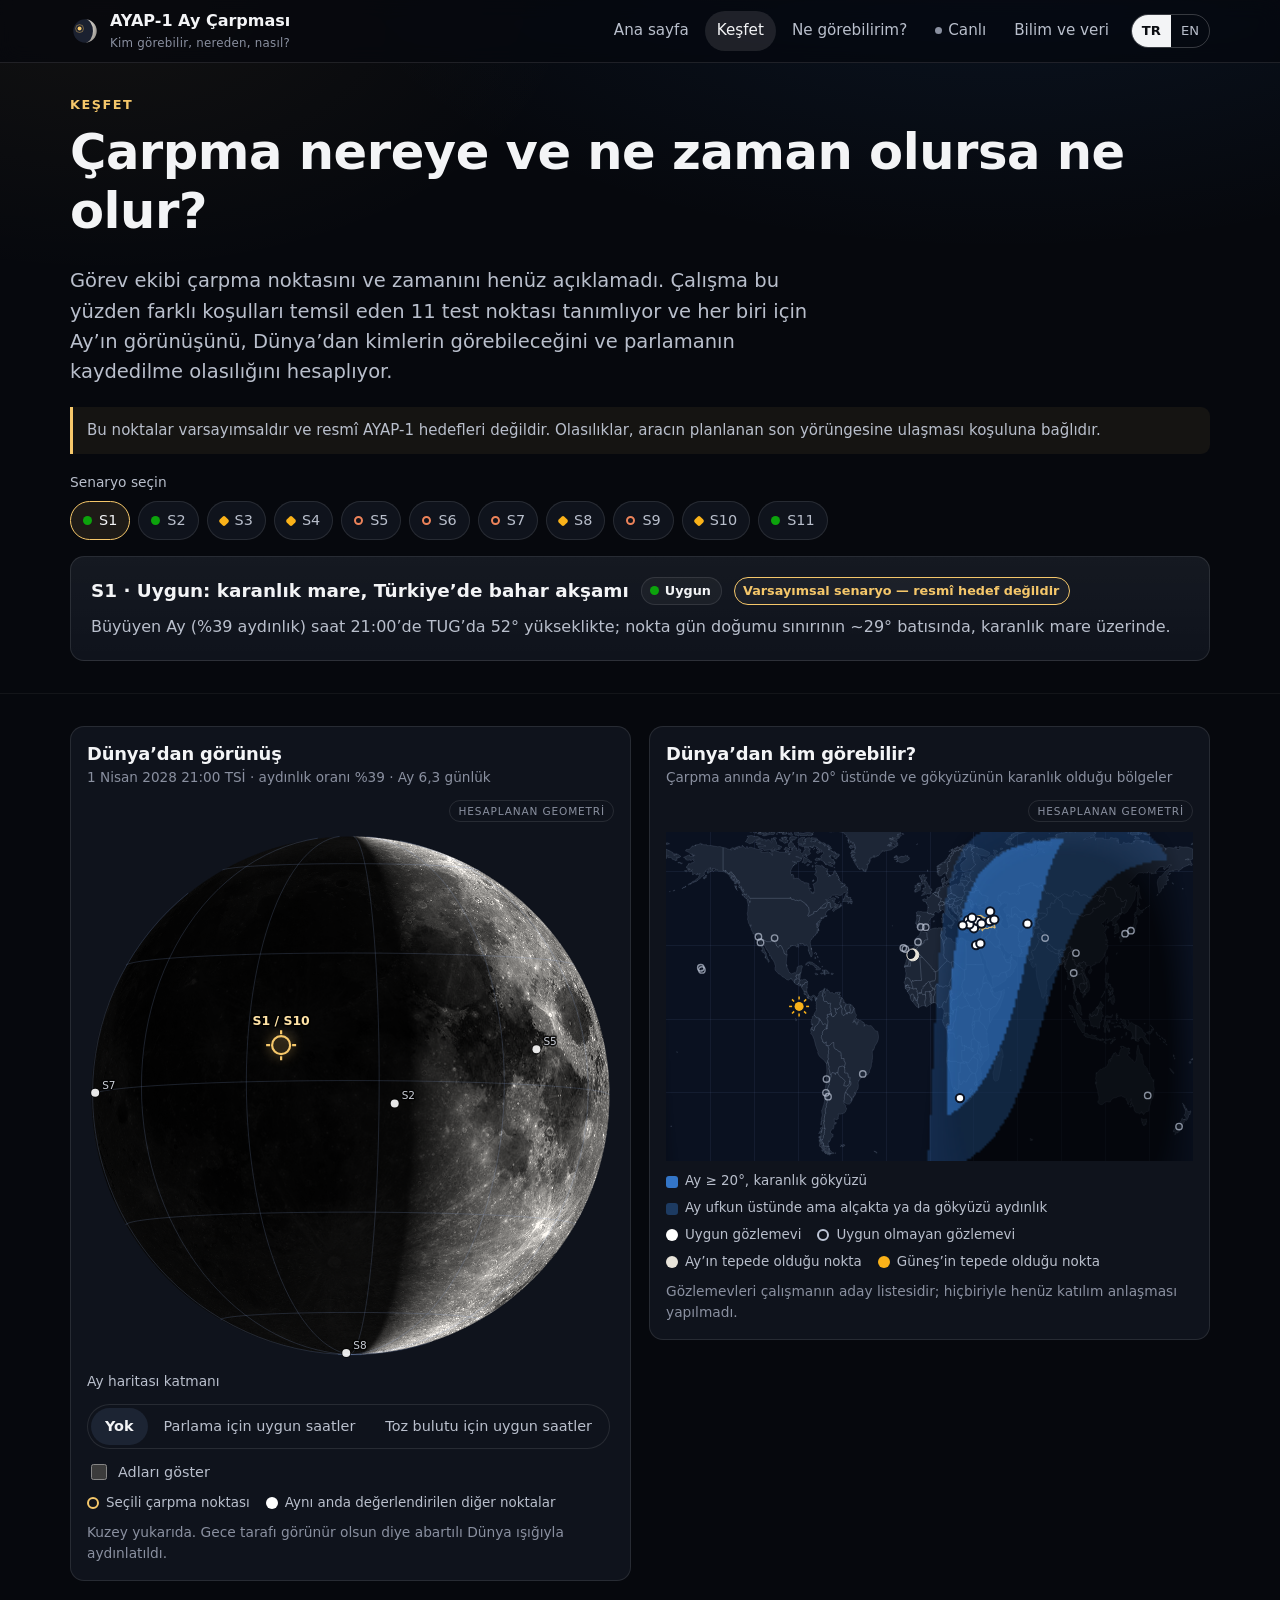
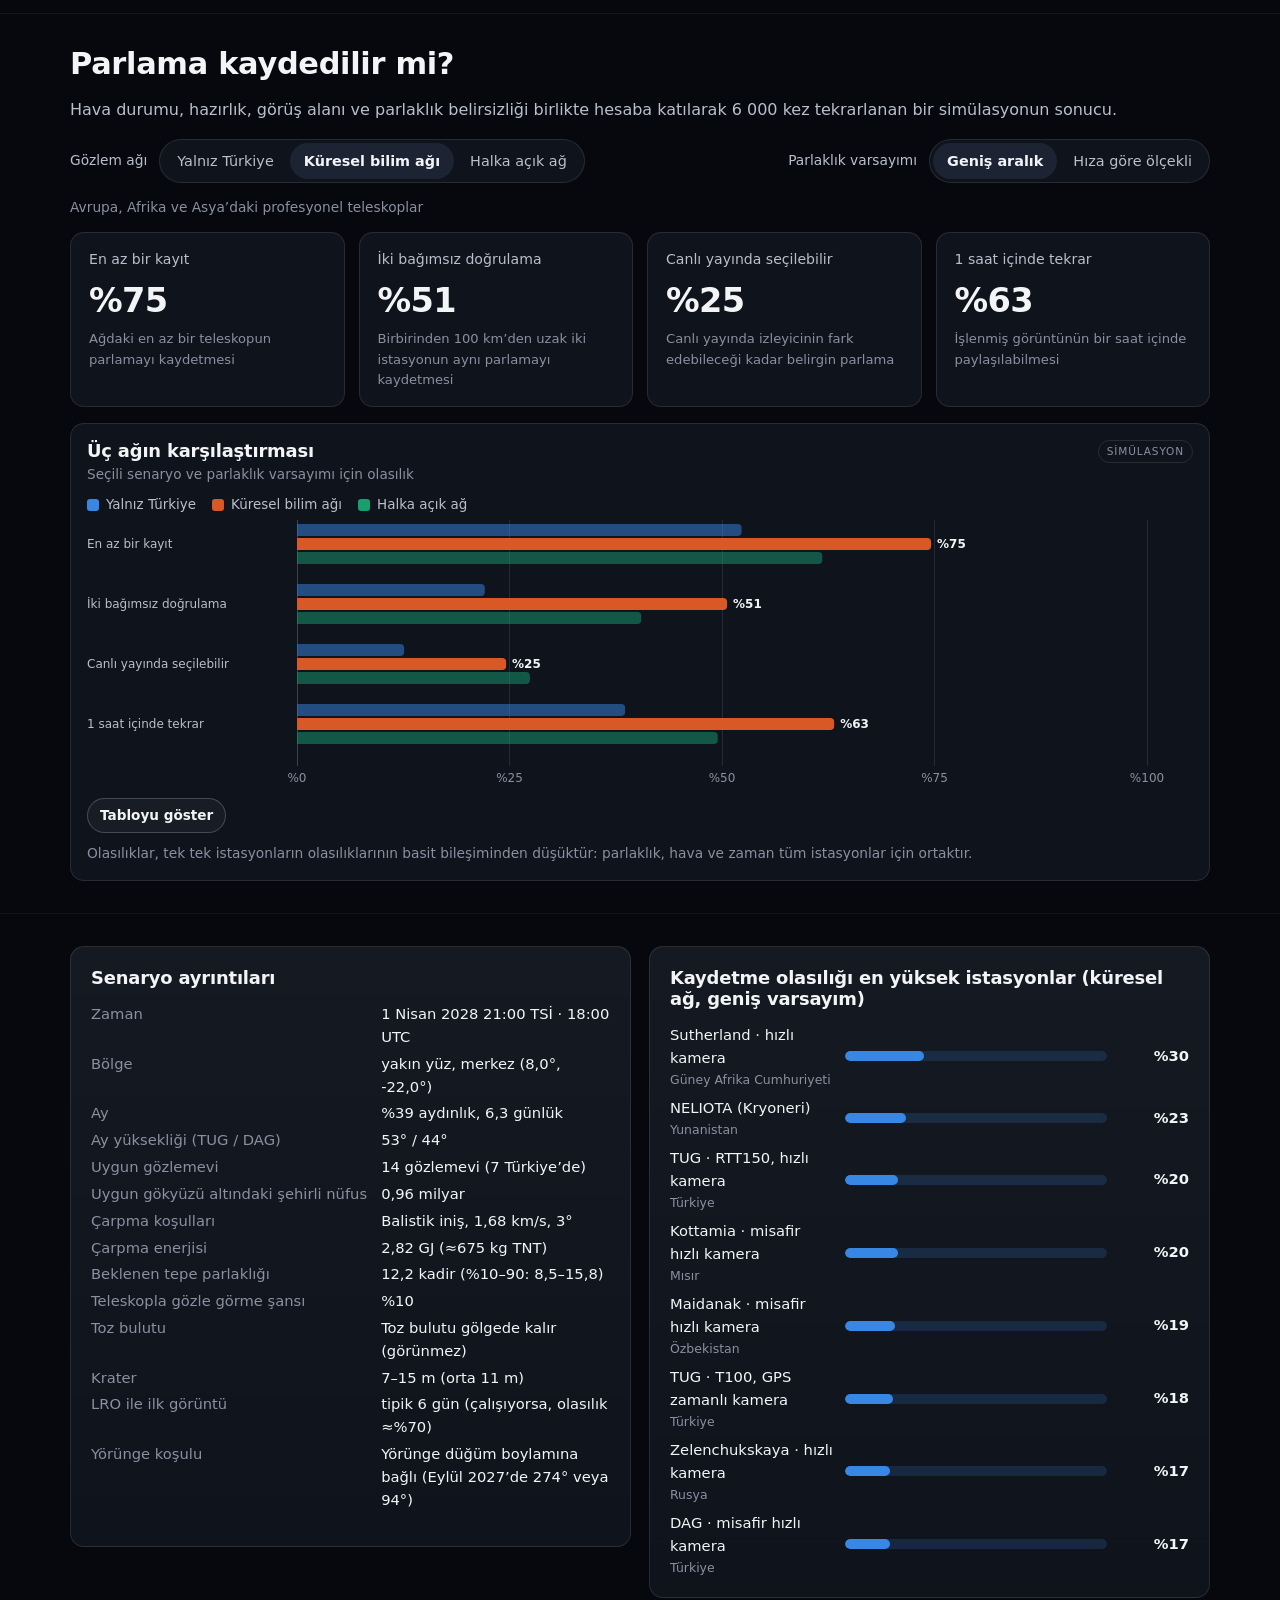
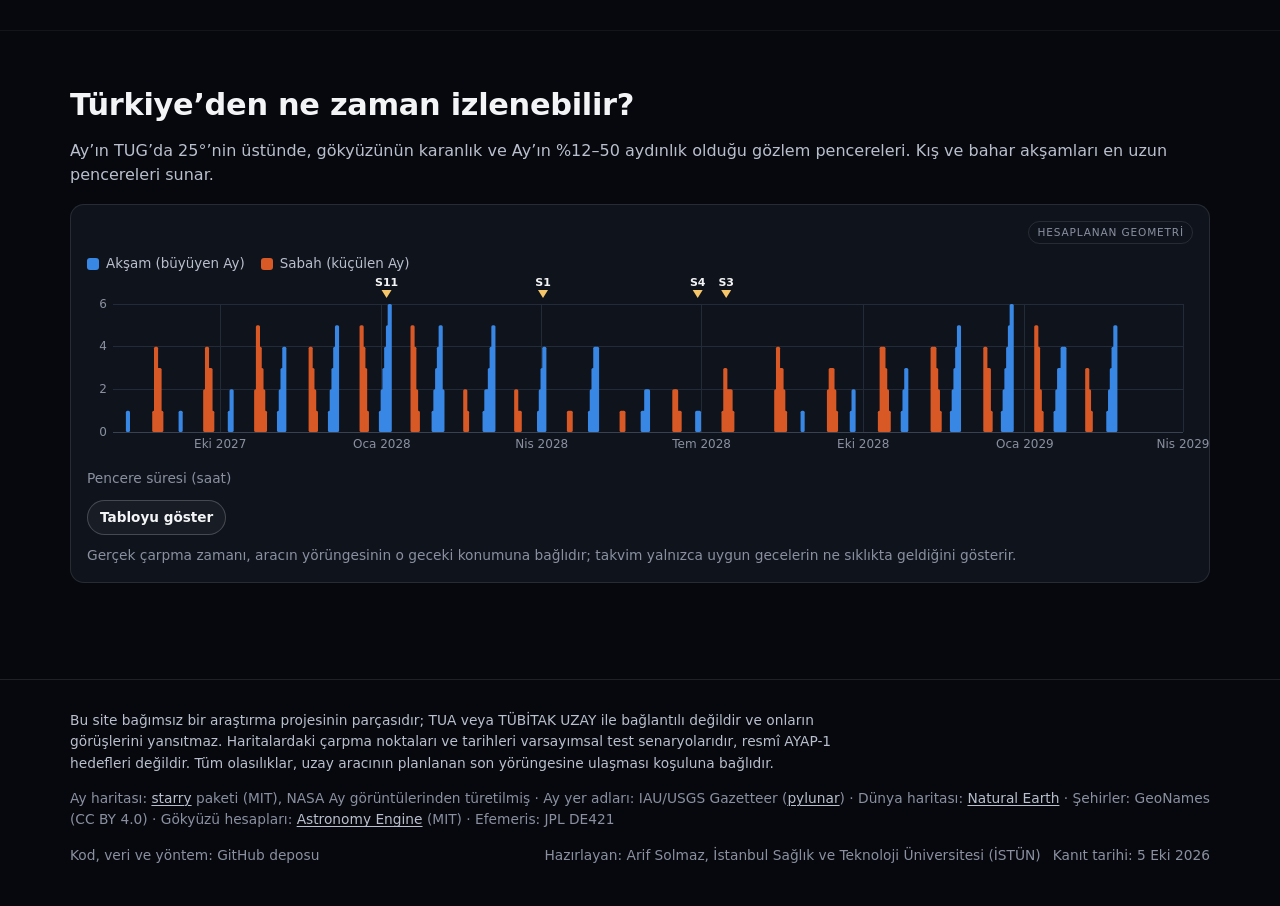
==== site/explore.html @ c0e5a5e1 "AYAP-1 impact-live: analysis, data and bilingual website" ====
<!doctype html>
<html lang="tr">
<head>
<meta charset="utf-8">
<meta name="viewport" content="width=device-width, initial-scale=1">
<title>Keşfet · AYAP-1 Ay Çarpması</title>
<meta name="description" content="11 varsayımsal çarpma senaryosu: Ay'ın görünüşü, Dünya'dan kimlerin görebileceği ve parlamanın kaydedilme olasılıkları.">
<meta property="og:title" content="AYAP-1 Ay Çarpması — Senaryoları keşfet">
<meta property="og:image" content="assets/img/og.png">
<meta name="theme-color" content="#06080d">
<link rel="icon" href="assets/img/favicon.svg" type="image/svg+xml">
<link rel="stylesheet" href="assets/css/style.css">
</head>
<body data-page="explore" data-title-key="nav.explore">
<a class="skip" href="#main">Skip to content</a>
<header id="site-header"></header>
<main id="main">
  <section class="section tight">
    <div class="container">
      <div class="kicker" data-i18n="ex.kicker"></div>
      <h1 data-i18n="ex.title"></h1>
      <p class="lead" data-i18n="ex.lead"></p>
      <p class="note" data-i18n="ex.note_hyp"></p>
      <div style="margin-top:18px">
        <div class="small secondary" style="margin-bottom:8px" data-i18n="ex.pick_label"></div>
        <div class="chips" id="chips" role="group"></div>
      </div>
      <div class="card" id="scenario-head" style="margin-top:16px"></div>
    </div>
  </section>

  <section class="section tight">
    <div class="container grid two" style="align-items:start">
      <div class="viz">
        <div class="viz-head"><div><h3 data-i18n="ex.moon_title"></h3><div class="sub" id="moon-sub"></div></div><span class="evid" data-i18n="common.geometry"></span></div>
        <div class="moon-wrap"><canvas id="moon" aria-label="Moon view"></canvas></div>
        <div class="row" style="margin-top:12px">
          <span class="small secondary" data-i18n="ex.heat_label"></span>
          <div class="tabs" id="heat-tabs" role="tablist">
            <button role="tab" data-heat="" aria-selected="true" data-i18n="ex.heat_off"></button>
            <button role="tab" data-heat="h_tr" aria-selected="false" data-i18n="ex.heat_tr"></button>
            <button role="tab" data-heat="h_plume_tr" aria-selected="false" data-i18n="ex.heat_plume"></button>
          </div>
          <label class="toggle"><input type="checkbox" id="labels"> <span data-i18n="ex.labels"></span></label>
        </div>
        <p class="small secondary hidden" id="heat-legend" style="margin:10px 0 0"></p>
        <div class="legend">
          <span class="key"><span class="sw ring" style="color:#f5c76a"></span><span data-i18n="ex.moon_legend_site"></span></span>
          <span class="key"><span class="sw round" style="background:#fff"></span><span data-i18n="ex.moon_legend_other"></span></span>
        </div>
        <p class="note hidden" id="farside" style="margin-top:10px" data-i18n="ex.moon_farside"></p>
        <p class="small muted" style="margin:8px 0 0" data-i18n="ex.moon_caption"></p>
      </div>
      <div class="viz">
        <div class="viz-head"><div><h3 data-i18n="ex.earth_title"></h3><div class="sub" data-i18n="ex.earth_sub"></div></div><span class="evid" data-i18n="common.geometry"></span></div>
        <div class="map-wrap" style="aspect-ratio:1.6/1"><canvas id="earth" aria-label="Earth map"></canvas></div>
        <div class="legend">
          <span class="key"><span class="sw" style="background:rgba(57,135,229,.85)"></span><span data-i18n="ex.earth_legend_good"></span></span>
          <span class="key"><span class="sw" style="background:rgba(57,135,229,.35)"></span><span data-i18n="ex.earth_legend_twilight"></span></span>
          <span class="key"><span class="sw round" style="background:#fff"></span><span data-i18n="ex.earth_legend_avail"></span></span>
          <span class="key"><span class="sw ring" style="color:#bec6d7"></span><span data-i18n="ex.earth_legend_unavail"></span></span>
          <span class="key"><span class="sw round" style="background:#e8e4da"></span><span data-i18n="ex.earth_legend_moon"></span></span>
          <span class="key"><span class="sw round" style="background:#fab219"></span><span data-i18n="ex.earth_legend_sun"></span></span>
        </div>
        <p class="small muted" style="margin:8px 0 0" data-i18n="ex.earth_caption"></p>
      </div>
    </div>
  </section>

  <section class="section tight">
    <div class="container">
      <h2 data-i18n="ex.odds_title"></h2>
      <p class="secondary" data-i18n="ex.odds_lead"></p>
      <div class="row" style="margin:14px 0">
        <span class="small secondary" data-i18n="ex.network_label"></span>
        <div class="tabs" id="net-tabs" role="tablist"></div>
        <span class="spacer"></span>
        <span class="small secondary" data-i18n="prior.label"></span>
        <div class="tabs" id="prior-tabs" role="tablist">
          <button role="tab" data-prior="wide" aria-selected="true" data-i18n="prior.wide"></button>
          <button role="tab" data-prior="v3" aria-selected="false" data-i18n="prior.v3"></button>
        </div>
      </div>
      <p class="small muted" id="net-desc"></p>
      <div class="stats" id="odds-stats"></div>
      <div class="viz" style="margin-top:16px">
        <div class="viz-head"><div><h3 data-i18n="ex.odds_chart_title"></h3><div class="sub" data-i18n="ex.odds_chart_sub"></div></div><span class="evid" data-i18n="common.simulation"></span></div>
        <div id="odds-chart"></div>
        <div id="odds-table"></div>
        <p class="small muted" style="margin:10px 0 0" data-i18n="ex.odds_note"></p>
      </div>
    </div>
  </section>

  <section class="section tight">
    <div class="container grid two" style="align-items:start">
      <div class="card">
        <h3 data-i18n="ex.detail_title"></h3>
        <dl class="kv" id="details"></dl>
      </div>
      <div class="card">
        <h3 id="stations-title"></h3>
        <div class="ladder" id="stations"></div>
      </div>
    </div>
  </section>

  <section class="section">
    <div class="container">
      <h2 data-i18n="ex.cal_title"></h2>
      <p class="secondary" data-i18n="ex.cal_lead"></p>
      <div class="viz">
        <div class="viz-head" style="justify-content:flex-end;margin:0"><span class="evid" data-i18n="common.geometry"></span></div>
        <div id="calendar"></div>
        <div id="calendar-table"></div>
        <p class="small muted" style="margin:10px 0 0" data-i18n="ex.cal_note"></p>
      </div>
    </div>
  </section>
</main>
<footer id="site-footer"></footer>
<script src="assets/vendor/astronomy.browser.min.js"></script>
<script type="module" src="assets/js/pages/explore.js"></script>
</body>
</html>
---- site/assets/css/style.css ----
/* AYAP-1 Impact Live — site styles (dark, single theme) */
:root {
  color-scheme: dark;
  --bg: #06080d;
  --surface-1: #0f131c;
  --surface-2: #151b27;
  --surface-3: #1c2433;
  --border: rgba(255, 255, 255, 0.10);
  --border-strong: rgba(255, 255, 255, 0.20);
  --text-1: #f3f4f6;
  --text-2: #b9bfcc;
  --text-3: #8a90a0;
  --accent: #f5c76a;
  --accent-ink: #1a1405;
  --link: #8ab4ff;
  --series-1: #3987e5;
  --series-2: #d95926;
  --series-3: #199e70;
  --good: #0ca30c;
  --warning: #fab219;
  --serious: #ec835a;
  --critical: #d03b3b;
  --grid: #232a38;
  --axis: #3a4252;
  --radius: 14px;
  --radius-sm: 9px;
  --font: system-ui, -apple-system, "Segoe UI", Roboto, "Helvetica Neue", Arial, sans-serif;
  --mono: ui-monospace, SFMono-Regular, Menlo, Consolas, monospace;
  --max: 1180px;
}
* { box-sizing: border-box; }
html { -webkit-text-size-adjust: 100%; }
body {
  margin: 0; font-family: var(--font); color: var(--text-1); line-height: 1.55; font-size: 16px;
  background:
    radial-gradient(1100px 520px at 78% -8%, rgba(57, 135, 229, 0.10), transparent 62%),
    radial-gradient(800px 460px at 8% 0%, rgba(245, 199, 106, 0.05), transparent 60%),
    var(--bg);
  background-attachment: fixed;
  min-height: 100vh;
}
img, canvas, svg { max-width: 100%; }
a { color: var(--link); text-decoration-thickness: 1px; text-underline-offset: 2px; }
a:hover { color: #b3cdff; }
h1, h2, h3, h4 { line-height: 1.2; margin: 0 0 .5em; font-weight: 650; letter-spacing: -0.01em; }
h1 { font-size: clamp(1.9rem, 4.2vw, 3.1rem); }
h2 { font-size: clamp(1.4rem, 2.6vw, 1.9rem); }
h3 { font-size: 1.12rem; }
p { margin: 0 0 1em; }
small, .small { font-size: .86rem; }
.muted { color: var(--text-3); }
.secondary { color: var(--text-2); }
.container { max-width: var(--max); margin: 0 auto; padding: 0 20px; }
@media (max-width: 600px) { .container { padding: 0 16px; } }
.skip { position: absolute; left: -999px; top: 0; background: var(--accent); color: var(--accent-ink); padding: 8px 12px; z-index: 100; }
.skip:focus { left: 8px; top: 8px; }
:focus-visible { outline: 2px solid var(--accent); outline-offset: 2px; border-radius: 4px; }

/* ------------------------------------------------------------------ header */
.site-header { position: sticky; top: 0; z-index: 50; backdrop-filter: saturate(140%) blur(10px); -webkit-backdrop-filter: saturate(140%) blur(10px);
  background: rgba(6, 8, 13, 0.72); border-bottom: 1px solid var(--border); }
.site-header .container { display: flex; align-items: center; gap: 18px; min-height: 62px; }
.brand { display: flex; align-items: center; gap: 10px; color: var(--text-1); text-decoration: none; font-weight: 650; white-space: nowrap; }
.brand svg { width: 30px; height: 30px; flex: none; }
.brand small { display: block; font-weight: 450; color: var(--text-3); font-size: .74rem; letter-spacing: .02em; }
.nav { display: flex; gap: 4px; margin-left: auto; align-items: center; }
.nav a { color: var(--text-2); text-decoration: none; padding: 8px 12px; border-radius: 999px; font-size: .95rem; }
.nav a:hover { color: var(--text-1); background: rgba(255, 255, 255, 0.06); }
.nav a[aria-current="page"] { color: var(--text-1); background: rgba(255, 255, 255, 0.10); }
.nav .live-dot { display: inline-block; width: 7px; height: 7px; border-radius: 50%; background: var(--text-3); margin-right: 6px; vertical-align: 1px; }
.nav .live-dot.on { background: var(--critical); box-shadow: 0 0 0 3px rgba(208, 59, 59, .25); animation: pulse 1.6s infinite; }
@keyframes pulse { 50% { box-shadow: 0 0 0 6px rgba(208, 59, 59, 0); } }
.lang { display: inline-flex; border: 1px solid var(--border-strong); border-radius: 999px; overflow: hidden; margin-left: 6px; flex: none; }
.lang button { background: none; border: 0; color: var(--text-2); font: inherit; font-size: .82rem; padding: 6px 10px; cursor: pointer; }
.lang button[aria-pressed="true"] { background: var(--text-1); color: #0b0d12; font-weight: 650; }
.menu-btn { display: none; margin-left: auto; background: none; border: 1px solid var(--border-strong); color: var(--text-1); border-radius: 10px; padding: 6px 10px; font: inherit; }
@media (max-width: 920px) {
  .menu-btn { display: inline-block; }
  .nav { position: absolute; left: 0; right: 0; top: 62px; flex-direction: column; align-items: stretch; background: rgba(8, 10, 16, 0.97); border-bottom: 1px solid var(--border); padding: 10px 16px 16px; display: none; }
  .nav.open { display: flex; }
  .nav a { border-radius: 10px; padding: 12px; }
  .lang { align-self: flex-start; margin: 8px 0 0; }
}

/* ------------------------------------------------------------------ layout pieces */
main { display: block; }
.section { padding: 56px 0; }
.section.tight { padding: 32px 0; }
.section + .section { border-top: 1px solid rgba(255, 255, 255, 0.05); }
.kicker { color: var(--accent); font-size: .8rem; font-weight: 650; letter-spacing: .12em; text-transform: uppercase; margin-bottom: .6em; }
.lead { font-size: clamp(1.05rem, 1.7vw, 1.22rem); color: var(--text-2); max-width: 62ch; }
.grid { display: grid; gap: 18px; }
.grid.two { grid-template-columns: repeat(2, minmax(0, 1fr)); }
.grid.three { grid-template-columns: repeat(3, minmax(0, 1fr)); }
.grid.four { grid-template-columns: repeat(4, minmax(0, 1fr)); }
@media (max-width: 980px) { .grid.four { grid-template-columns: repeat(2, minmax(0, 1fr)); } .grid.three { grid-template-columns: 1fr 1fr; } }
@media (max-width: 720px) { .grid.two, .grid.three, .grid.four { grid-template-columns: 1fr; } }
.card { background: linear-gradient(180deg, rgba(255,255,255,0.025), rgba(255,255,255,0)), var(--surface-1); border: 1px solid var(--border); border-radius: var(--radius); padding: 20px; }
.card.pad-lg { padding: 26px; }
.card h3 { margin-top: 0; }
.card .icon { width: 34px; height: 34px; border-radius: 10px; display: grid; place-items: center; background: rgba(255,255,255,0.06); margin-bottom: 12px; color: var(--accent); }
a.card { color: inherit; text-decoration: none; display: block; transition: border-color .15s, transform .15s; }
a.card:hover { border-color: var(--border-strong); transform: translateY(-2px); }
.note { border-left: 3px solid var(--accent); background: rgba(245, 199, 106, 0.06); padding: 12px 14px; border-radius: 0 var(--radius-sm) var(--radius-sm) 0; color: var(--text-2); font-size: .94rem; }
.note.info { border-left-color: var(--series-1); background: rgba(57, 135, 229, 0.08); }
.hr { height: 1px; background: var(--border); margin: 22px 0; }
.row { display: flex; gap: 12px; align-items: center; flex-wrap: wrap; }
.spacer { flex: 1; }

/* ------------------------------------------------------------------ hero */
.hero { padding: 54px 0 30px; }
.hero .container { display: grid; grid-template-columns: minmax(0, 1.05fr) minmax(0, 0.95fr); gap: 40px; align-items: center; }
@media (max-width: 920px) { .hero .container { grid-template-columns: 1fr; } }
.hero-moon { position: relative; aspect-ratio: 1 / 1; width: 100%; max-width: 520px; justify-self: center; }
.hero-moon canvas { width: 100%; height: 100%; display: block; }
.hero-moon .halo { position: absolute; inset: 8%; border-radius: 50%; box-shadow: 0 0 120px 30px rgba(140, 170, 255, 0.07); pointer-events: none; }
.moon-caption { text-align: center; color: var(--text-3); font-size: .86rem; margin-top: 8px; }
.cta { display: flex; gap: 10px; flex-wrap: wrap; margin-top: 18px; }

/* ------------------------------------------------------------------ buttons, chips, tabs, inputs */
.btn { display: inline-flex; align-items: center; gap: 8px; border-radius: 999px; padding: 10px 18px; font: inherit; font-weight: 600; font-size: .95rem; cursor: pointer;
  border: 1px solid var(--border-strong); background: rgba(255, 255, 255, 0.04); color: var(--text-1); text-decoration: none; }
.btn:hover { background: rgba(255, 255, 255, 0.09); color: var(--text-1); }
.btn.primary { background: var(--accent); color: var(--accent-ink); border-color: transparent; }
.btn.primary:hover { background: #ffd88a; color: var(--accent-ink); }
.btn.small { padding: 6px 12px; font-size: .85rem; }
.btn[disabled] { opacity: .5; cursor: not-allowed; }
.chips { display: flex; flex-wrap: wrap; gap: 8px; }
.chip { display: inline-flex; align-items: center; gap: 7px; padding: 7px 12px; border-radius: 999px; border: 1px solid var(--border); background: var(--surface-1); color: var(--text-2); font: inherit; font-size: .9rem; cursor: pointer; }
.chip:hover { border-color: var(--border-strong); color: var(--text-1); }
.chip[aria-pressed="true"] { border-color: var(--accent); color: var(--text-1); background: rgba(245, 199, 106, 0.10); }
.chip .sym { font-size: .78rem; }
.tabs { display: inline-flex; background: var(--surface-1); border: 1px solid var(--border); border-radius: 999px; padding: 3px; gap: 2px; flex-wrap: wrap; }
.tabs button { background: none; border: 0; color: var(--text-2); font: inherit; font-size: .9rem; padding: 7px 14px; border-radius: 999px; cursor: pointer; }
.tabs button[aria-selected="true"] { background: var(--surface-3); color: var(--text-1); font-weight: 600; }
label.field { display: grid; gap: 6px; font-size: .88rem; color: var(--text-2); }
input[type="text"], input[type="search"], input[type="datetime-local"], select {
  font: inherit; color: var(--text-1); background: var(--surface-2); border: 1px solid var(--border-strong); border-radius: 10px; padding: 9px 12px; min-width: 0; }
input[type="range"] { width: 100%; accent-color: var(--accent); }
.toggle { display: inline-flex; align-items: center; gap: 8px; color: var(--text-2); font-size: .9rem; cursor: pointer; user-select: none; }
.toggle input { accent-color: var(--accent); width: 16px; height: 16px; }

/* ------------------------------------------------------------------ status / class badges */
.badge { display: inline-flex; align-items: center; gap: 6px; font-size: .8rem; font-weight: 600; padding: 3px 10px 3px 8px; border-radius: 999px; border: 1px solid var(--border); background: rgba(255,255,255,0.04); color: var(--text-1); white-space: nowrap; }
.badge .dot { width: 9px; height: 9px; border-radius: 50%; flex: none; }
.badge.favourable .dot { background: var(--good); }
.badge.intermediate .dot { background: var(--warning); border-radius: 2px; transform: rotate(45deg); width: 8px; height: 8px; }
.badge.unfavourable .dot { background: transparent; border: 2px solid var(--serious); }
.badge.planning .dot { background: var(--text-3); }
.badge.announced .dot { background: var(--warning); }
.badge.live .dot { background: var(--critical); animation: pulse 1.6s infinite; }
.badge.completed .dot { background: var(--good); }
.badge.demo { border-color: var(--accent); color: var(--accent); }
.badge.demo .dot { background: var(--accent); }

/* ------------------------------------------------------------------ stat tiles */
.stats { display: grid; grid-template-columns: repeat(4, minmax(0, 1fr)); gap: 14px; }
@media (max-width: 980px) { .stats { grid-template-columns: repeat(2, minmax(0, 1fr)); } }
@media (max-width: 460px) { .stats { grid-template-columns: 1fr; } }
.stat { background: var(--surface-1); border: 1px solid var(--border); border-radius: var(--radius); padding: 16px 18px; }
.stat .label { color: var(--text-2); font-size: .88rem; }
.stat .value { font-size: 2.1rem; font-weight: 650; letter-spacing: -0.02em; margin: 4px 0 2px; }
.stat .sub { color: var(--text-3); font-size: .82rem; }
.stat.hero .value { font-size: 2.6rem; }

/* ------------------------------------------------------------------ figures, canvases, charts */
.viz { background: var(--surface-1); border: 1px solid var(--border); border-radius: var(--radius); padding: 16px; position: relative; }
.viz-head { display: flex; align-items: flex-start; gap: 12px; flex-wrap: wrap; margin-bottom: 10px; }
.viz-head h3 { margin: 0; }
.viz-head .sub { color: var(--text-3); font-size: .85rem; margin-top: 2px; }
.viz-head .tools { margin-left: auto; display: flex; gap: 8px; flex-wrap: wrap; align-items: center; }
.viz canvas { display: block; width: 100%; }
.viz .moon-wrap { position: relative; width: 100%; max-width: 560px; margin: 0 auto; aspect-ratio: 1 / 1; }
.viz .moon-wrap canvas { width: 100%; height: 100%; }
.viz .map-wrap { position: relative; width: 100%; aspect-ratio: 2.6 / 1; }
.viz .map-wrap canvas { width: 100%; height: 100%; }
.legend { display: flex; flex-wrap: wrap; gap: 6px 16px; color: var(--text-2); font-size: .84rem; margin-top: 10px; }
.legend .key { display: inline-flex; align-items: center; gap: 7px; }
.legend .sw { width: 12px; height: 12px; border-radius: 3px; flex: none; }
.legend .sw.line { height: 2px; width: 16px; border-radius: 2px; }
.legend .sw.ring { border-radius: 50%; border: 2px solid currentColor; background: transparent; }
.legend .sw.round { border-radius: 50%; }
.evid { margin-left: auto; align-self: flex-start; font-size: .66rem; letter-spacing: .08em; color: var(--text-3); text-transform: uppercase; border: 1px solid var(--border); border-radius: 999px; padding: 2px 8px; white-space: nowrap; }
.chart svg { display: block; width: 100%; height: auto; overflow: visible; }
.chart text { fill: var(--text-2); font-family: var(--font); font-size: 12px; }
.chart .tick text { fill: var(--text-3); font-variant-numeric: tabular-nums; }
.chart .gridline { stroke: var(--grid); stroke-width: 1; shape-rendering: crispEdges; }
.chart .axisline { stroke: var(--axis); stroke-width: 1; shape-rendering: crispEdges; }
.chart .mark { transition: opacity .12s; }
.chart .mark:hover, .chart .mark:focus { opacity: .82; outline: none; }
.chart .dim { opacity: .5; }
.table-toggle { margin-top: 10px; }
.data-table { width: 100%; border-collapse: collapse; font-size: .88rem; margin-top: 10px; }
.data-table th, .data-table td { text-align: left; padding: 7px 8px; border-bottom: 1px solid var(--border); }
.data-table td.num, .data-table th.num { text-align: right; font-variant-numeric: tabular-nums; }
.data-table th { color: var(--text-2); font-weight: 600; }
.tooltip { position: fixed; z-index: 80; pointer-events: none; background: #0b0e15; border: 1px solid var(--border-strong); border-radius: 10px; padding: 9px 11px; font-size: .84rem; color: var(--text-2); box-shadow: 0 10px 30px rgba(0,0,0,.45); max-width: 280px; opacity: 0; transition: opacity .1s; }
.tooltip.show { opacity: 1; }
.tooltip strong { color: var(--text-1); font-size: .95rem; }
.tooltip .tl-row { display: flex; align-items: center; gap: 8px; margin-top: 3px; }
.tooltip .tl-key { width: 12px; height: 2px; border-radius: 2px; flex: none; }

/* ------------------------------------------------------------------ ladder rows (what could I see) */
.ladder { display: grid; gap: 8px; margin-top: 14px; }
.ladder .lrow { display: grid; grid-template-columns: minmax(150px, 1.25fr) minmax(0, 2fr) 70px; gap: 12px; align-items: center; font-size: .92rem; }
.ladder .lname { color: var(--text-1); }
.ladder .lname small { display: block; color: var(--text-3); font-size: .78rem; }
.ladder .meter { height: 10px; border-radius: 999px; background: rgba(57, 135, 229, 0.18); overflow: hidden; }
.ladder .meter span { display: block; height: 100%; border-radius: 999px; background: var(--series-1); }
.ladder .lval { text-align: right; font-variant-numeric: tabular-nums; color: var(--text-1); font-weight: 600; }
@media (max-width: 560px) { .ladder .lrow { grid-template-columns: 1fr 60px; } .ladder .meter { grid-column: 1 / -1; order: 3; } }

/* ------------------------------------------------------------------ simulator */
.sim { display: grid; grid-template-columns: minmax(0, 1fr) minmax(0, 1fr); gap: 20px; align-items: start; }
@media (max-width: 860px) { .sim { grid-template-columns: 1fr; } }
.sim-view { position: relative; background: #000; border-radius: var(--radius); overflow: hidden; aspect-ratio: 1 / 1; border: 1px solid var(--border); }
.sim-view canvas { position: absolute; inset: 0; width: 100%; height: 100%; }
.sim-view .eyepiece { position: absolute; inset: 0; pointer-events: none; }
.sim-msg { position: absolute; left: 12px; right: 12px; bottom: 12px; text-align: center; font-size: .9rem; color: var(--text-1); background: rgba(0,0,0,.55); border-radius: 10px; padding: 8px 10px; }
.result-pill { display: inline-flex; gap: 8px; align-items: center; padding: 6px 12px; border-radius: 999px; font-weight: 600; font-size: .9rem; border: 1px solid var(--border-strong); }
.result-pill.yes { border-color: rgba(12, 163, 12, .6); background: rgba(12, 163, 12, .12); }
.result-pill.no { border-color: rgba(236, 131, 90, .6); background: rgba(236, 131, 90, .10); }

/* ------------------------------------------------------------------ location check */
.loc-result { display: grid; grid-template-columns: 140px minmax(0, 1fr); gap: 18px; align-items: center; margin-top: 14px; }
@media (max-width: 560px) { .loc-result { grid-template-columns: 1fr; } }
.verdict { font-size: 1.15rem; font-weight: 650; margin-bottom: 4px; }
.kv { display: grid; grid-template-columns: auto 1fr; gap: 4px 14px; font-size: .92rem; }
.kv dt { color: var(--text-3); }
.kv dd { margin: 0; color: var(--text-1); font-variant-numeric: tabular-nums; }
@media (max-width: 560px) { .kv { grid-template-columns: 1fr; gap: 0; } .kv dt { font-size: .82rem; margin-top: 8px; } }

/* ------------------------------------------------------------------ live page */
.countdown { display: flex; gap: 12px; flex-wrap: wrap; margin: 14px 0; }
.countdown .unit { background: var(--surface-2); border: 1px solid var(--border); border-radius: 12px; padding: 12px 14px; min-width: 84px; text-align: center; }
.countdown .num { font-size: 2.2rem; font-weight: 650; font-variant-numeric: tabular-nums; }
.countdown .lab { color: var(--text-3); font-size: .78rem; text-transform: uppercase; letter-spacing: .08em; }
.timeline { list-style: none; margin: 0; padding: 0; position: relative; }
.timeline::before { content: ""; position: absolute; left: 11px; top: 6px; bottom: 6px; width: 2px; background: var(--grid); }
.timeline li { position: relative; padding: 0 0 18px 38px; }
.timeline li::before { content: ""; position: absolute; left: 4px; top: 4px; width: 16px; height: 16px; border-radius: 50%; background: var(--surface-1); border: 2px solid var(--axis); }
.timeline li.done::before { background: var(--good); border-color: var(--good); }
.timeline li.now::before { background: var(--accent); border-color: var(--accent); box-shadow: 0 0 0 5px rgba(245, 199, 106, .2); }
.timeline .when { color: var(--accent); font-size: .8rem; font-weight: 650; letter-spacing: .04em; }
.timeline .what { font-weight: 600; }
.timeline .detail { color: var(--text-2); font-size: .92rem; }
.updates { list-style: none; margin: 0; padding: 0; display: grid; gap: 10px; }
.updates li { background: var(--surface-2); border: 1px solid var(--border); border-radius: 12px; padding: 10px 12px; }
.updates time { color: var(--text-3); font-size: .8rem; display: block; }
.banner-demo { background: repeating-linear-gradient(135deg, rgba(245,199,106,.12) 0 12px, rgba(245,199,106,.05) 12px 24px); border: 1px solid rgba(245,199,106,.5); border-radius: 12px; padding: 10px 14px; color: var(--text-1); }
.embed { position: relative; aspect-ratio: 16 / 9; border-radius: 12px; overflow: hidden; border: 1px solid var(--border); background: #000; }
.embed iframe { position: absolute; inset: 0; width: 100%; height: 100%; border: 0; }

/* ------------------------------------------------------------------ checklist */
.checklist { list-style: none; margin: 0; padding: 0; display: grid; gap: 8px; grid-template-columns: repeat(2, minmax(0, 1fr)); }
@media (max-width: 760px) { .checklist { grid-template-columns: 1fr; } }
.checklist label { display: flex; gap: 10px; align-items: flex-start; background: var(--surface-2); border: 1px solid var(--border); border-radius: 10px; padding: 10px 12px; cursor: pointer; }
.checklist input { margin-top: 3px; accent-color: var(--good); width: 17px; height: 17px; flex: none; }
.checklist .ck-title { color: var(--text-1); font-weight: 600; }
.checklist .ck-detail { color: var(--text-2); font-size: .9rem; }

/* ------------------------------------------------------------------ gallery */
.gallery { display: grid; grid-template-columns: repeat(auto-fill, minmax(260px, 1fr)); gap: 16px; }
.gallery figure { margin: 0; background: var(--surface-1); border: 1px solid var(--border); border-radius: var(--radius); overflow: hidden; }
.gallery button { all: unset; cursor: zoom-in; display: block; width: 100%; }
.gallery img { display: block; width: 100%; aspect-ratio: 16 / 9; object-fit: contain; background: #fff; }
.gallery figcaption { padding: 10px 12px; font-size: .86rem; color: var(--text-2); }
.gallery figcaption b { color: var(--text-1); display: block; font-weight: 600; margin-bottom: 2px; }
.lightbox { position: fixed; inset: 0; background: rgba(0, 0, 0, .88); z-index: 90; display: none; align-items: center; justify-content: center; padding: 24px; }
.lightbox.open { display: flex; }
.lightbox img { max-width: 100%; max-height: 88vh; background: #fff; border-radius: 8px; }
.lightbox button { position: absolute; top: 16px; right: 16px; }
pre.code { background: #0a0d14; border: 1px solid var(--border); border-radius: 10px; padding: 12px 14px; overflow-x: auto; font-family: var(--mono); font-size: .86rem; color: #dfe6f3; }
ul.clean { padding-left: 1.1em; margin: 0 0 1em; }
ul.clean li { margin: .3em 0; color: var(--text-2); }
ul.clean li b { color: var(--text-1); }

/* ------------------------------------------------------------------ footer */
.site-footer { border-top: 1px solid var(--border); margin-top: 40px; padding: 30px 0 40px; color: var(--text-3); font-size: .86rem; }
.site-footer .container { display: grid; gap: 14px; }
.site-footer .disclaimer { color: var(--text-2); max-width: 90ch; }
.site-footer a { color: var(--text-2); }
.loading { color: var(--text-3); font-size: .9rem; }
.hidden { display: none !important; }
@media (prefers-reduced-motion: reduce) { * { animation: none !important; transition: none !important; } }
@media print { .site-header, .lang, .tools, .menu-btn { display: none !important; } body { background: #fff; color: #000; } }
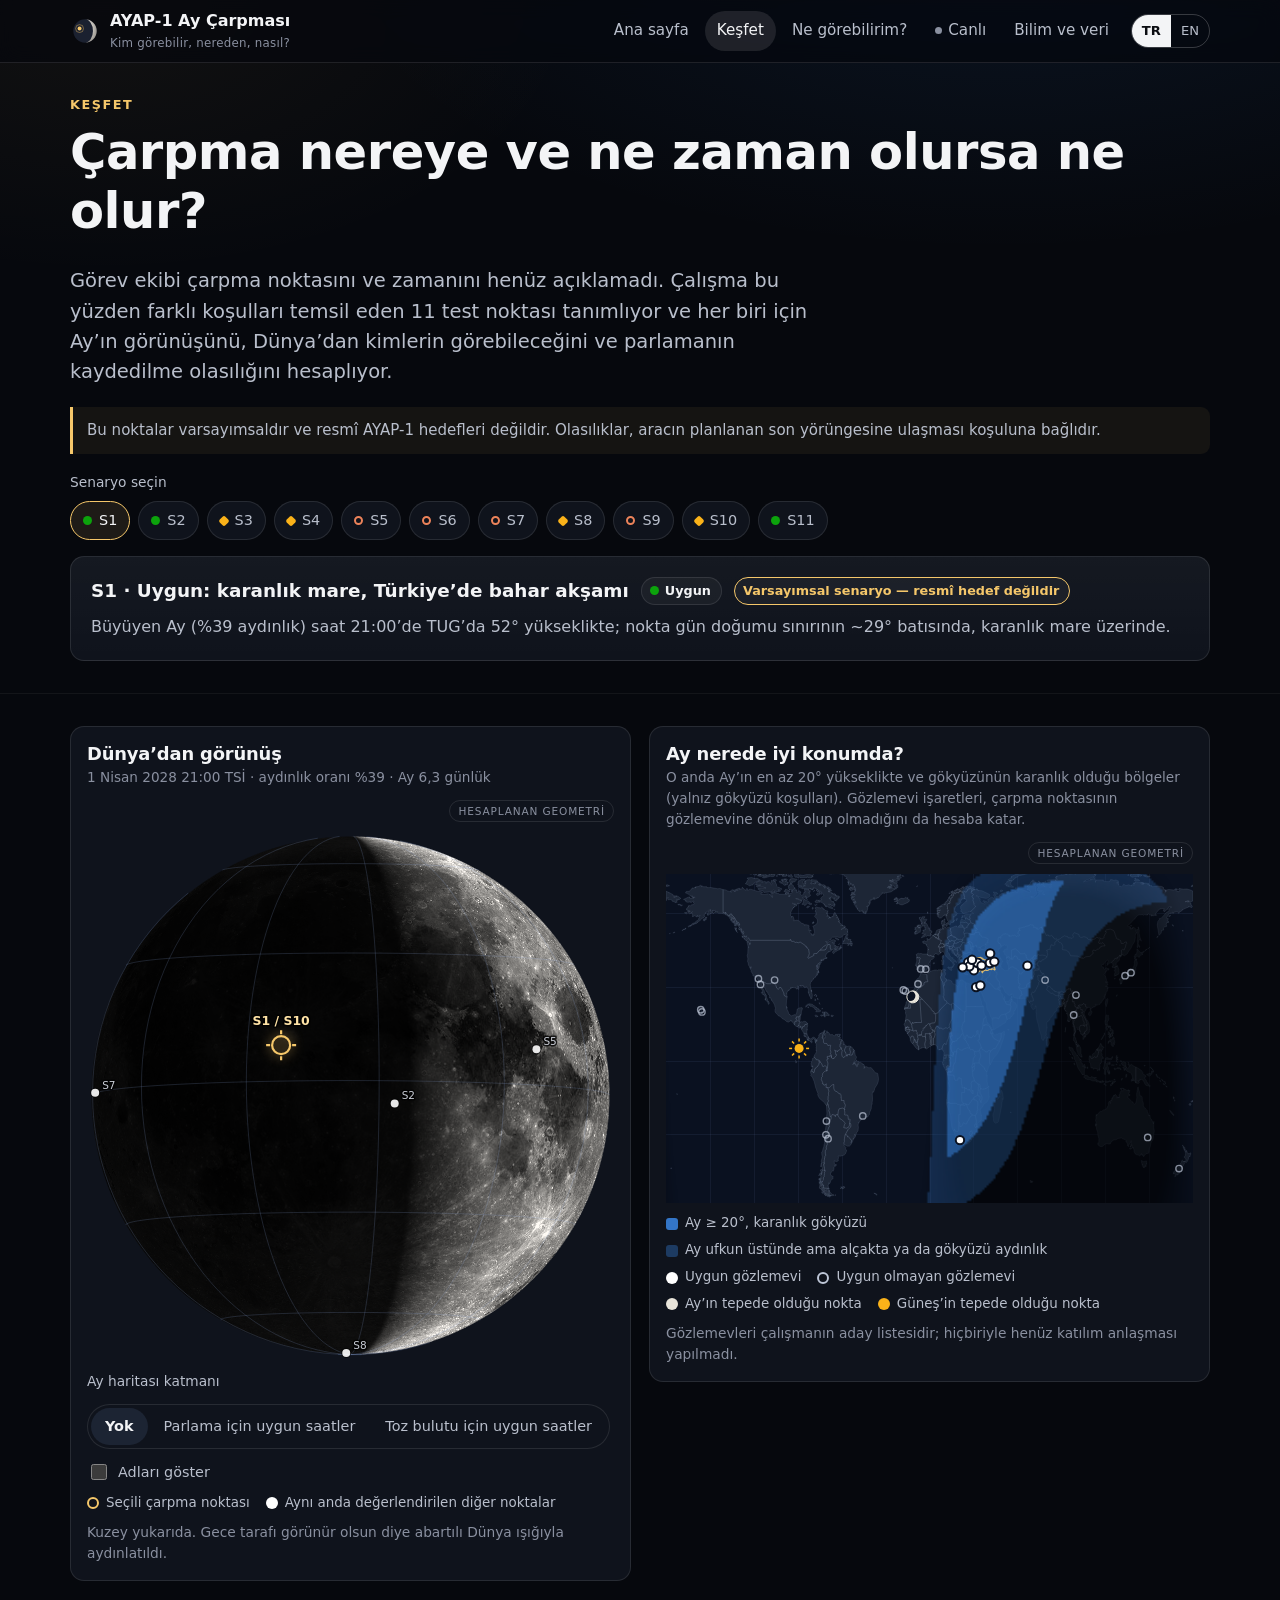
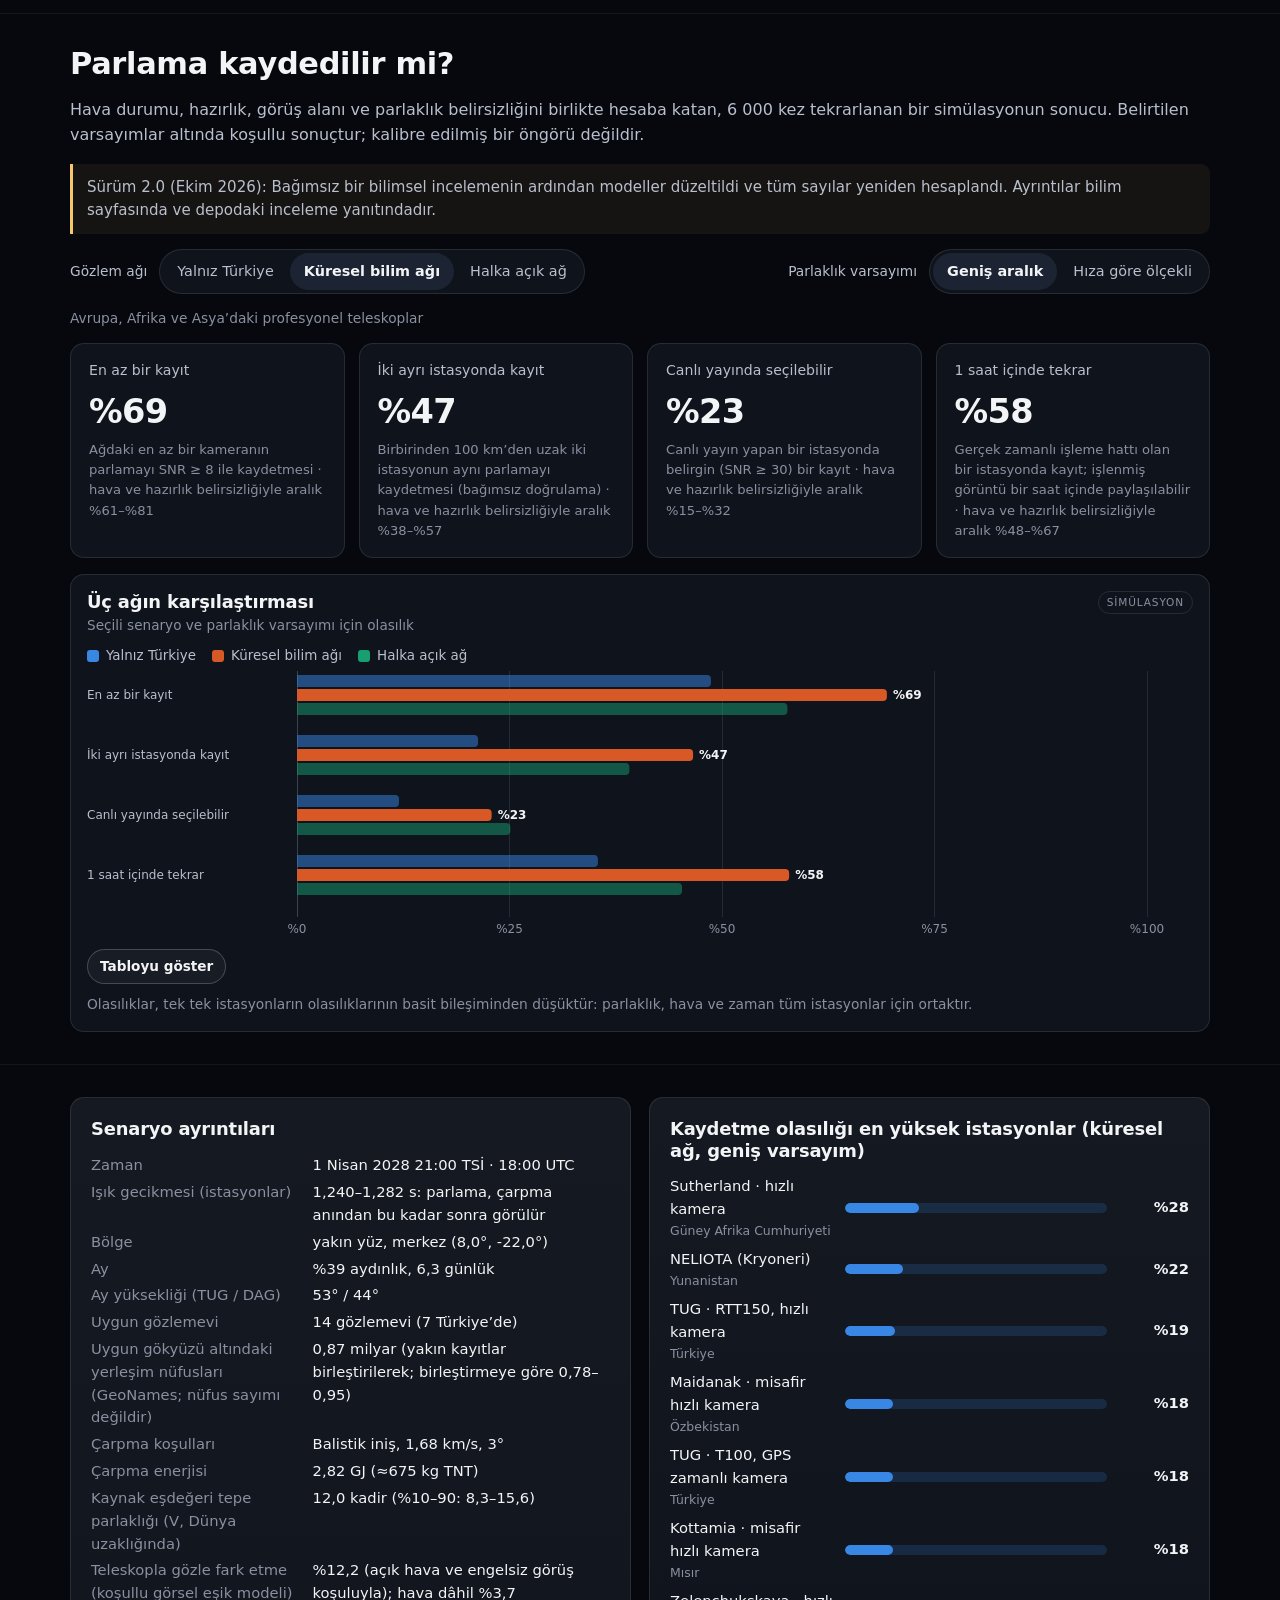
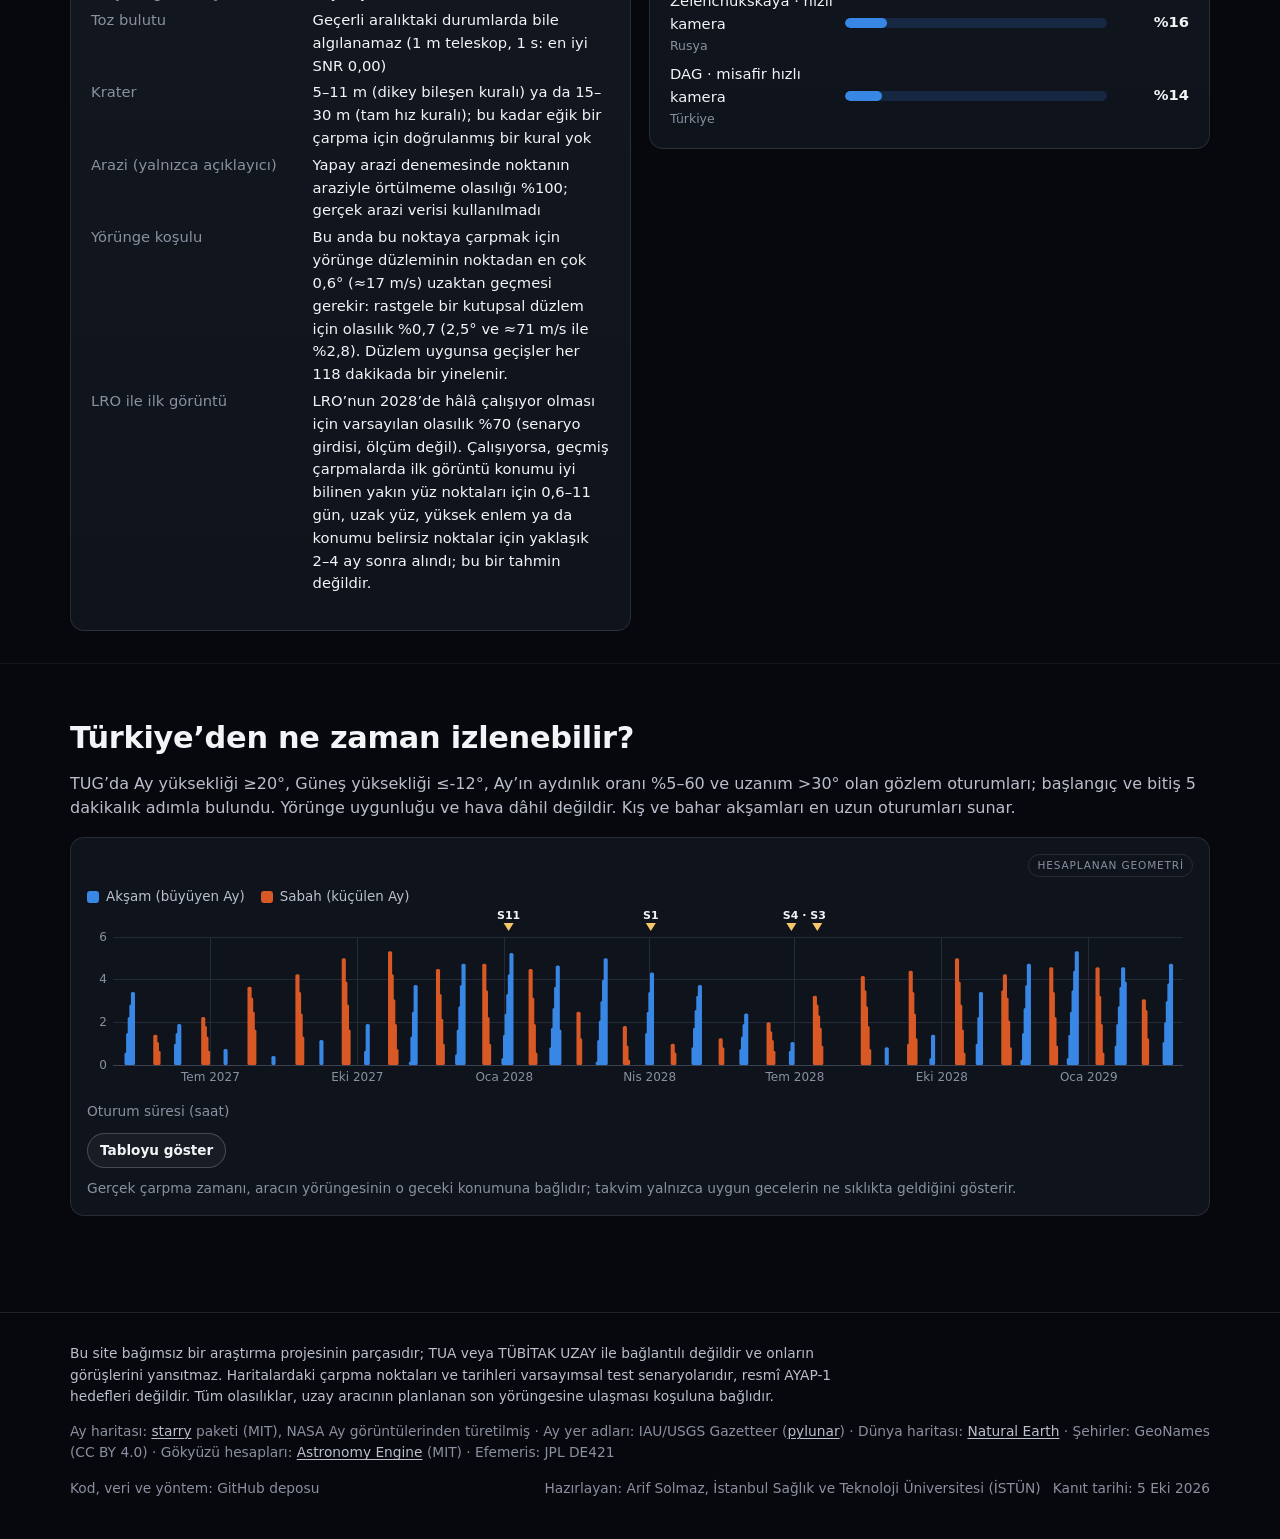
==== commit 0ec48264: "v2.0.0: corrected analysis after the independent scientific audit Release 2.0 answers all 95 finding" ====
--- a/site/explore.html
+++ b/site/explore.html
@@ -63,6 +63,7 @@
           <span class="key"><span class="sw round" style="background:#fab219"></span><span data-i18n="ex.earth_legend_sun"></span></span>
         </div>
         <p class="small muted" style="margin:8px 0 0" data-i18n="ex.earth_caption"></p>
+        <p class="note hidden" id="earth-occ" style="margin-top:10px" data-i18n="ex.earth_occulted"></p>
       </div>
     </div>
   </section>
@@ -71,6 +72,7 @@
     <div class="container">
       <h2 data-i18n="ex.odds_title"></h2>
       <p class="secondary" data-i18n="ex.odds_lead"></p>
+      <p class="note" data-i18n="common.revision"></p>
       <div class="row" style="margin:14px 0">
         <span class="small secondary" data-i18n="ex.network_label"></span>
         <div class="tabs" id="net-tabs" role="tablist"></div>
@@ -78,7 +80,7 @@
         <span class="small secondary" data-i18n="prior.label"></span>
         <div class="tabs" id="prior-tabs" role="tablist">
           <button role="tab" data-prior="wide" aria-selected="true" data-i18n="prior.wide"></button>
-          <button role="tab" data-prior="v3" aria-selected="false" data-i18n="prior.v3"></button>
+          <button role="tab" data-prior="vs" aria-selected="false" data-i18n="prior.vs"></button>
         </div>
       </div>
       <p class="small muted" id="net-desc"></p>
@@ -108,7 +110,7 @@
   <section class="section">
     <div class="container">
       <h2 data-i18n="ex.cal_title"></h2>
-      <p class="secondary" data-i18n="ex.cal_lead"></p>
+      <p class="secondary" id="cal-lead"></p>
       <div class="viz">
         <div class="viz-head" style="justify-content:flex-end;margin:0"><span class="evid" data-i18n="common.geometry"></span></div>
         <div id="calendar"></div>
--- a/site/assets/css/style.css
+++ b/site/assets/css/style.css
@@ -125,6 +125,7 @@
 .btn.primary:hover { background: #ffd88a; color: var(--accent-ink); }
 .btn.small { padding: 6px 12px; font-size: .85rem; }
 .btn[disabled] { opacity: .5; cursor: not-allowed; }
+.btn[aria-pressed="true"] { border-color: var(--accent); color: var(--text-1); background: rgba(245, 199, 106, 0.10); }
 .chips { display: flex; flex-wrap: wrap; gap: 8px; }
 .chip { display: inline-flex; align-items: center; gap: 7px; padding: 7px 12px; border-radius: 999px; border: 1px solid var(--border); background: var(--surface-1); color: var(--text-2); font: inherit; font-size: .9rem; cursor: pointer; }
 .chip:hover { border-color: var(--border-strong); color: var(--text-1); }
@@ -220,12 +221,14 @@
 .result-pill { display: inline-flex; gap: 8px; align-items: center; padding: 6px 12px; border-radius: 999px; font-weight: 600; font-size: .9rem; border: 1px solid var(--border-strong); }
 .result-pill.yes { border-color: rgba(12, 163, 12, .6); background: rgba(12, 163, 12, .12); }
 .result-pill.no { border-color: rgba(236, 131, 90, .6); background: rgba(236, 131, 90, .10); }
+.result-pill.maybe { border-color: rgba(237, 161, 0, .6); background: rgba(237, 161, 0, .10); }
+.result-pill { white-space: normal; text-align: left; max-width: 100%; }
 
 /* ------------------------------------------------------------------ location check */
 .loc-result { display: grid; grid-template-columns: 140px minmax(0, 1fr); gap: 18px; align-items: center; margin-top: 14px; }
 @media (max-width: 560px) { .loc-result { grid-template-columns: 1fr; } }
 .verdict { font-size: 1.15rem; font-weight: 650; margin-bottom: 4px; }
-.kv { display: grid; grid-template-columns: auto 1fr; gap: 4px 14px; font-size: .92rem; }
+.kv { display: grid; grid-template-columns: fit-content(40%) minmax(0, 1fr); gap: 4px 14px; font-size: .92rem; }
 .kv dt { color: var(--text-3); }
 .kv dd { margin: 0; color: var(--text-1); font-variant-numeric: tabular-nums; }
 @media (max-width: 560px) { .kv { grid-template-columns: 1fr; gap: 0; } .kv dt { font-size: .82rem; margin-top: 8px; } }
